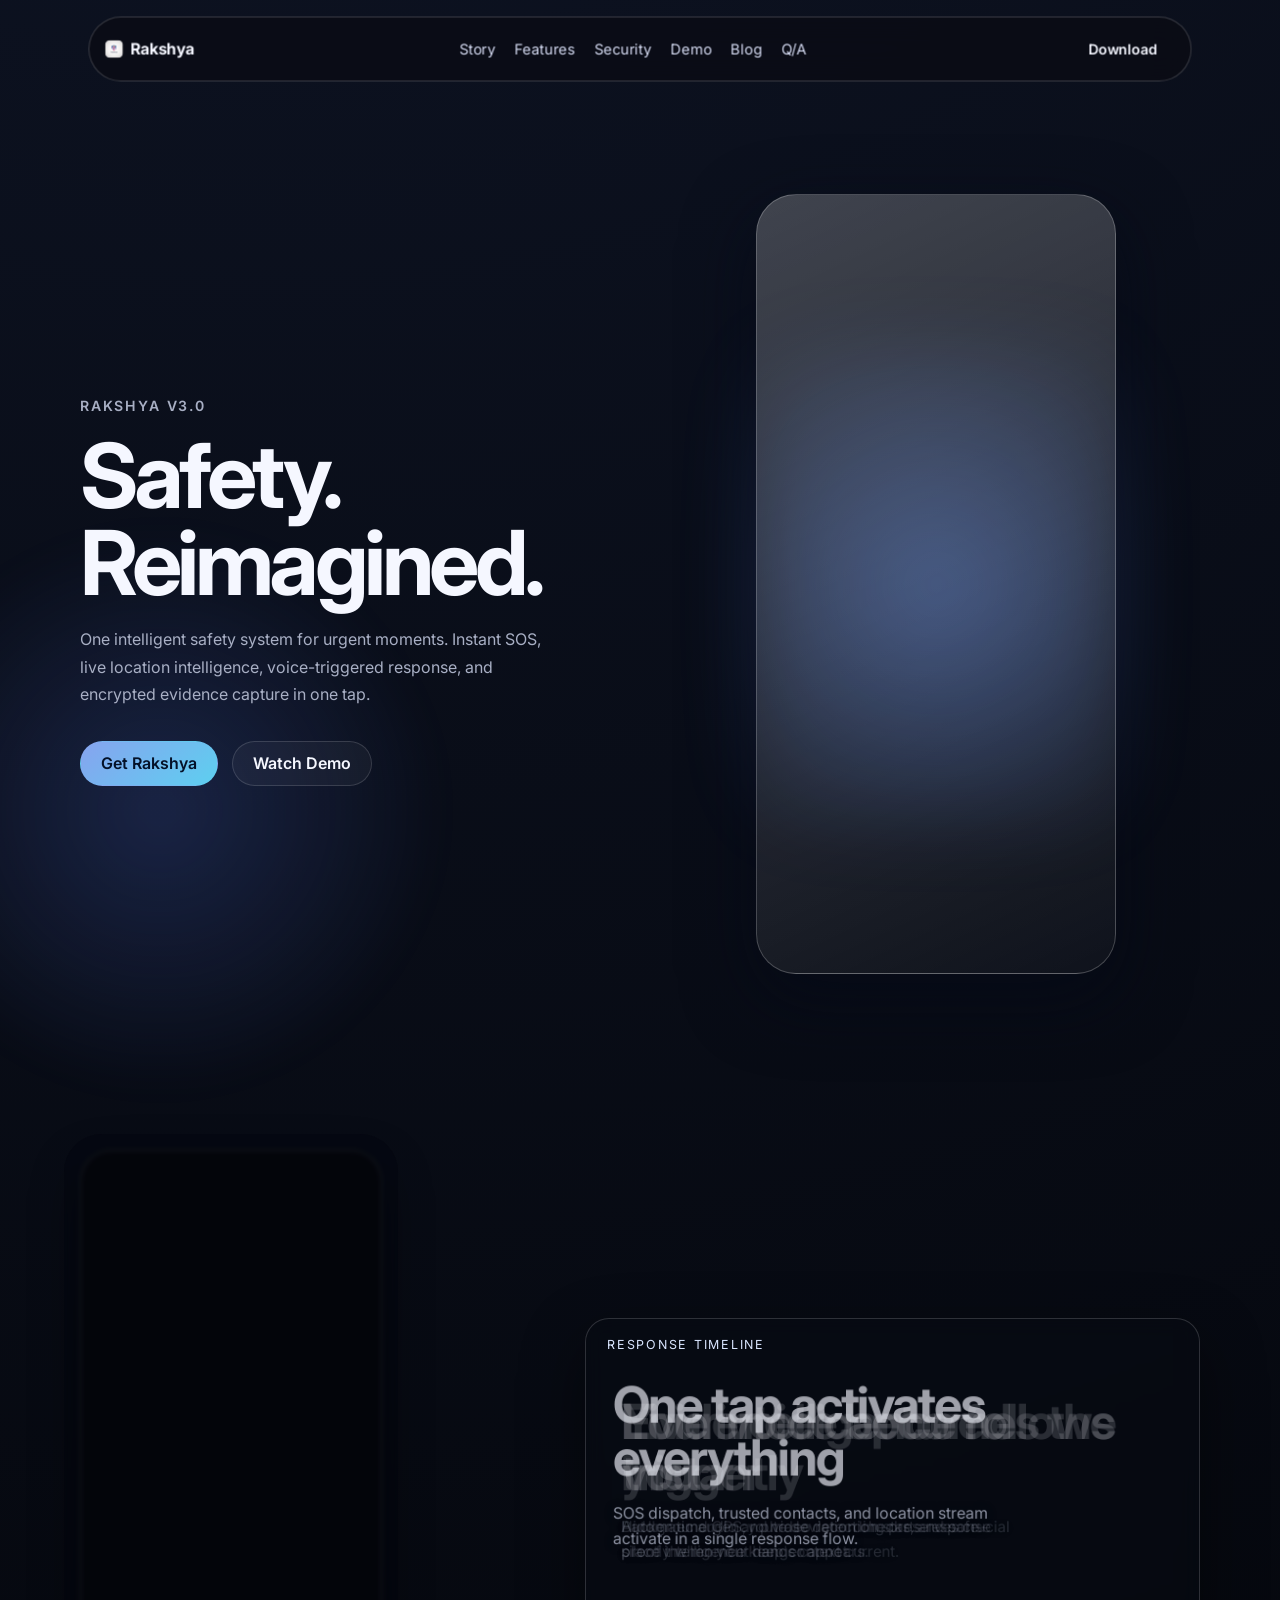
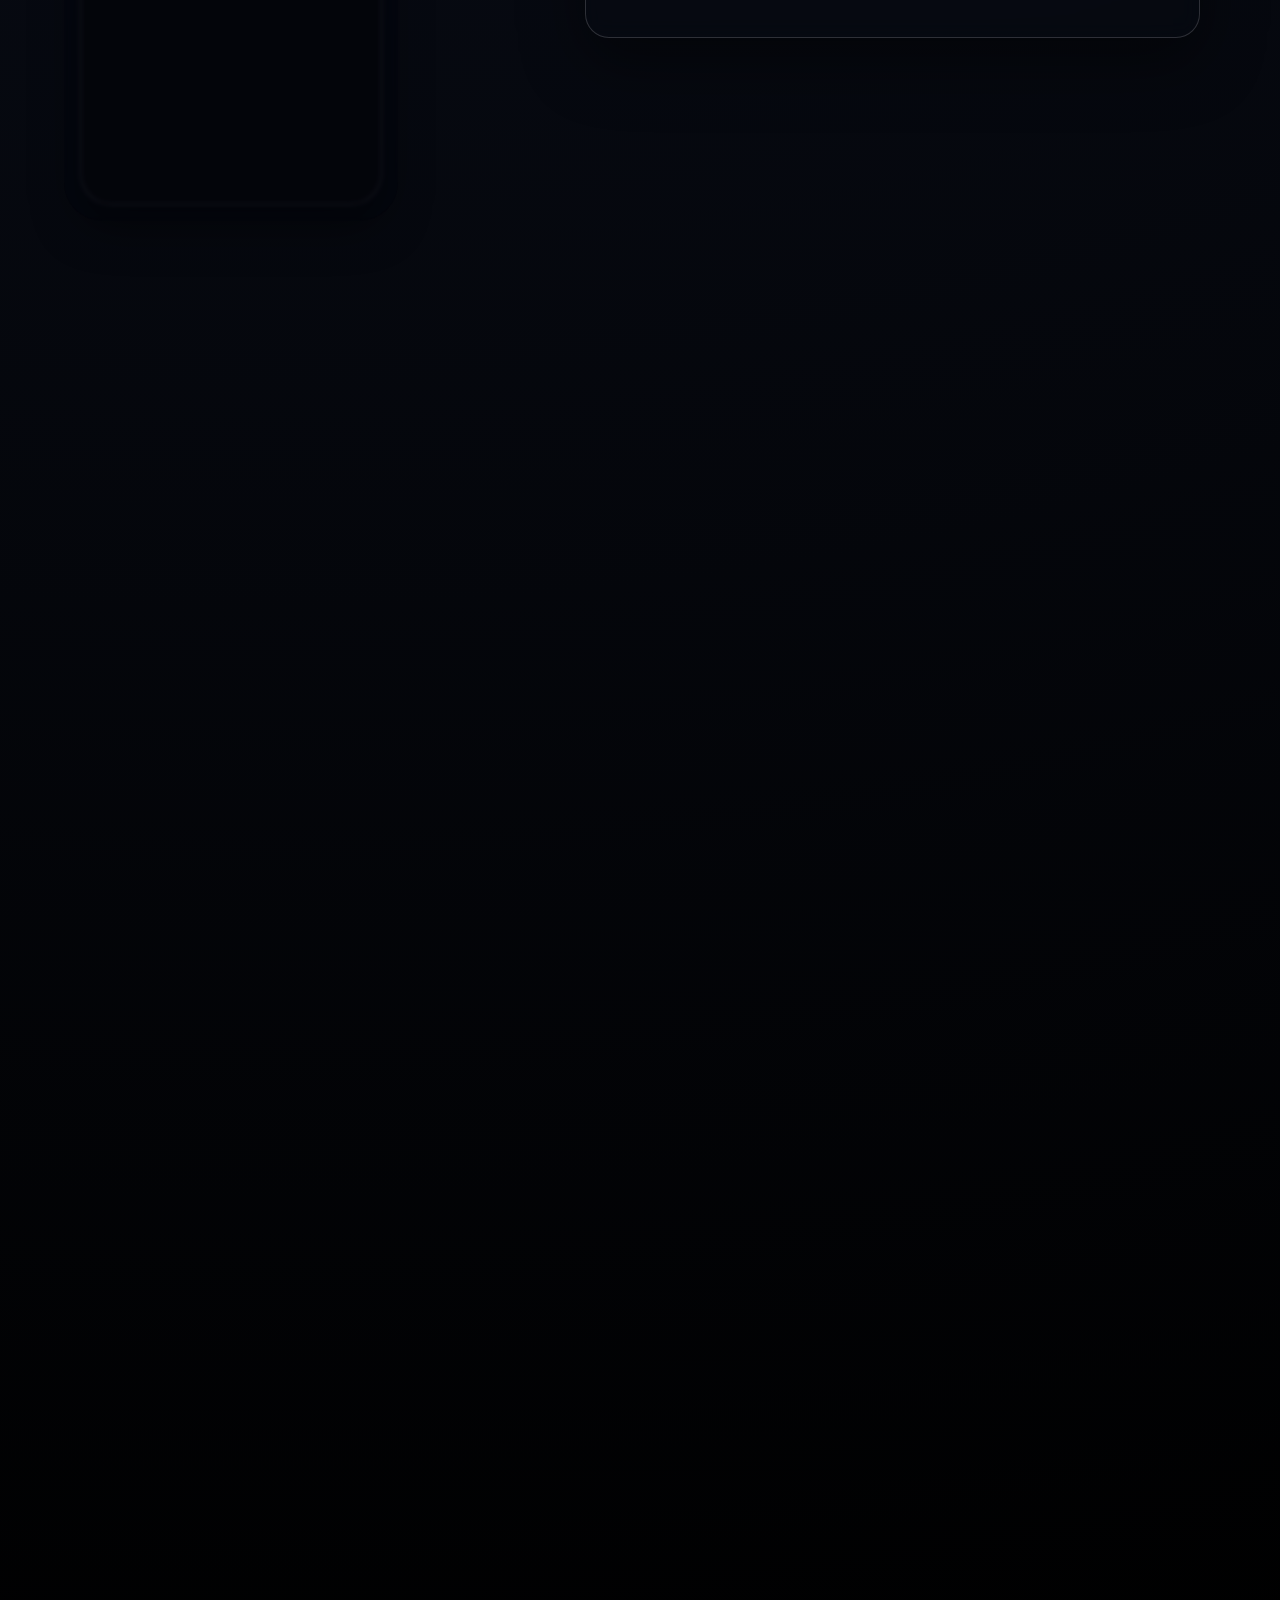
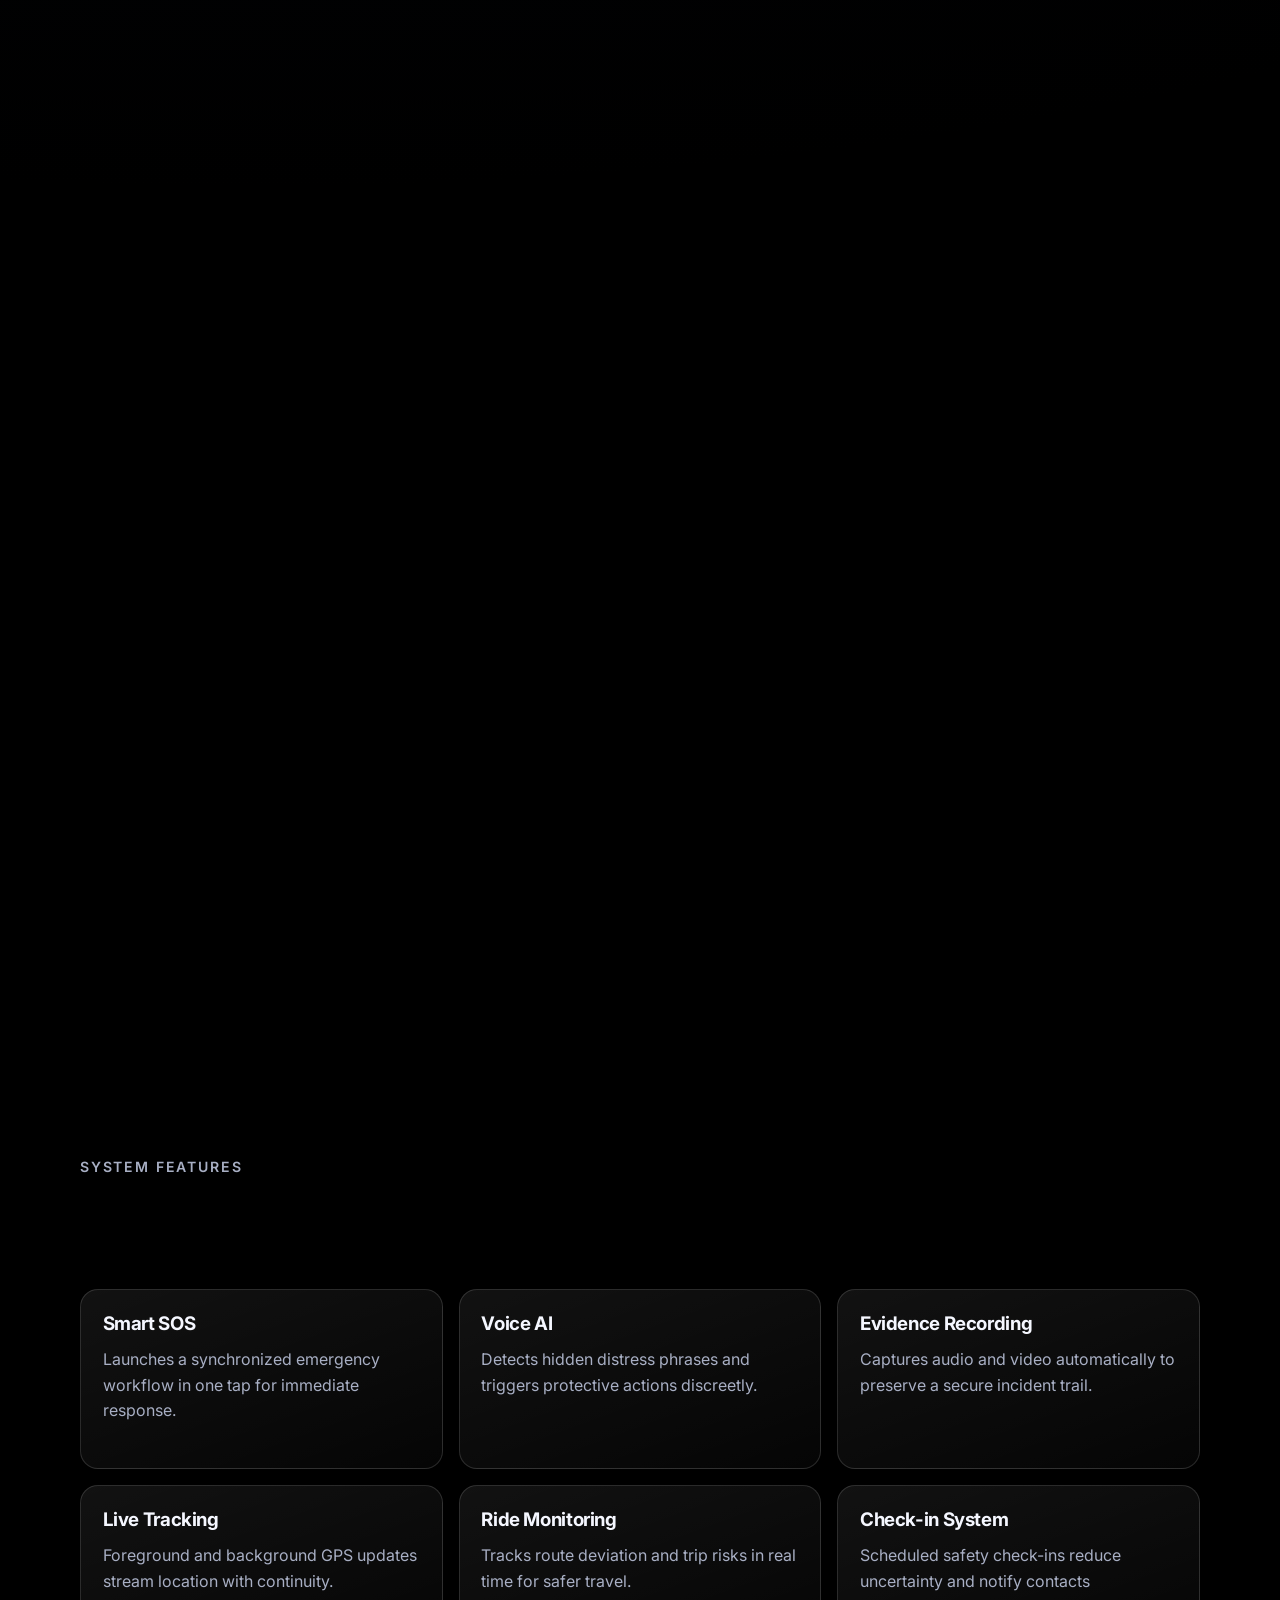
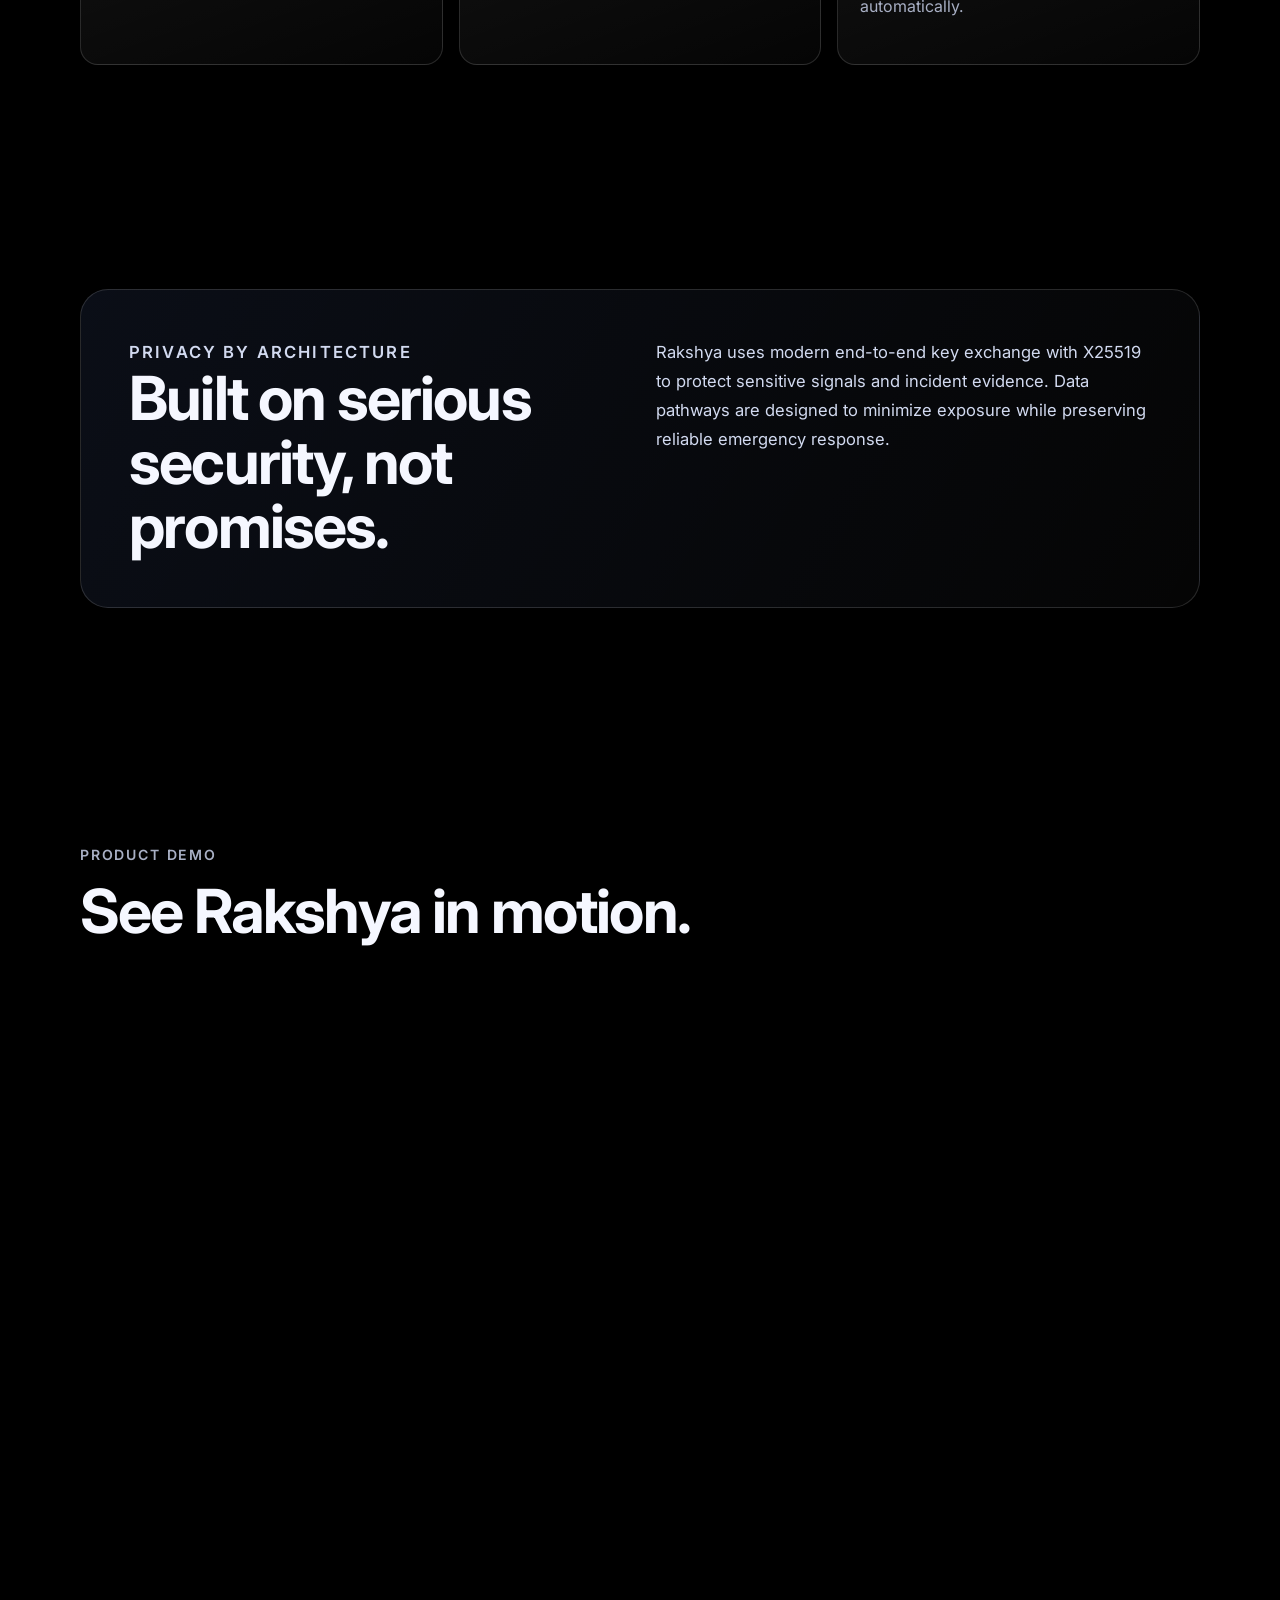
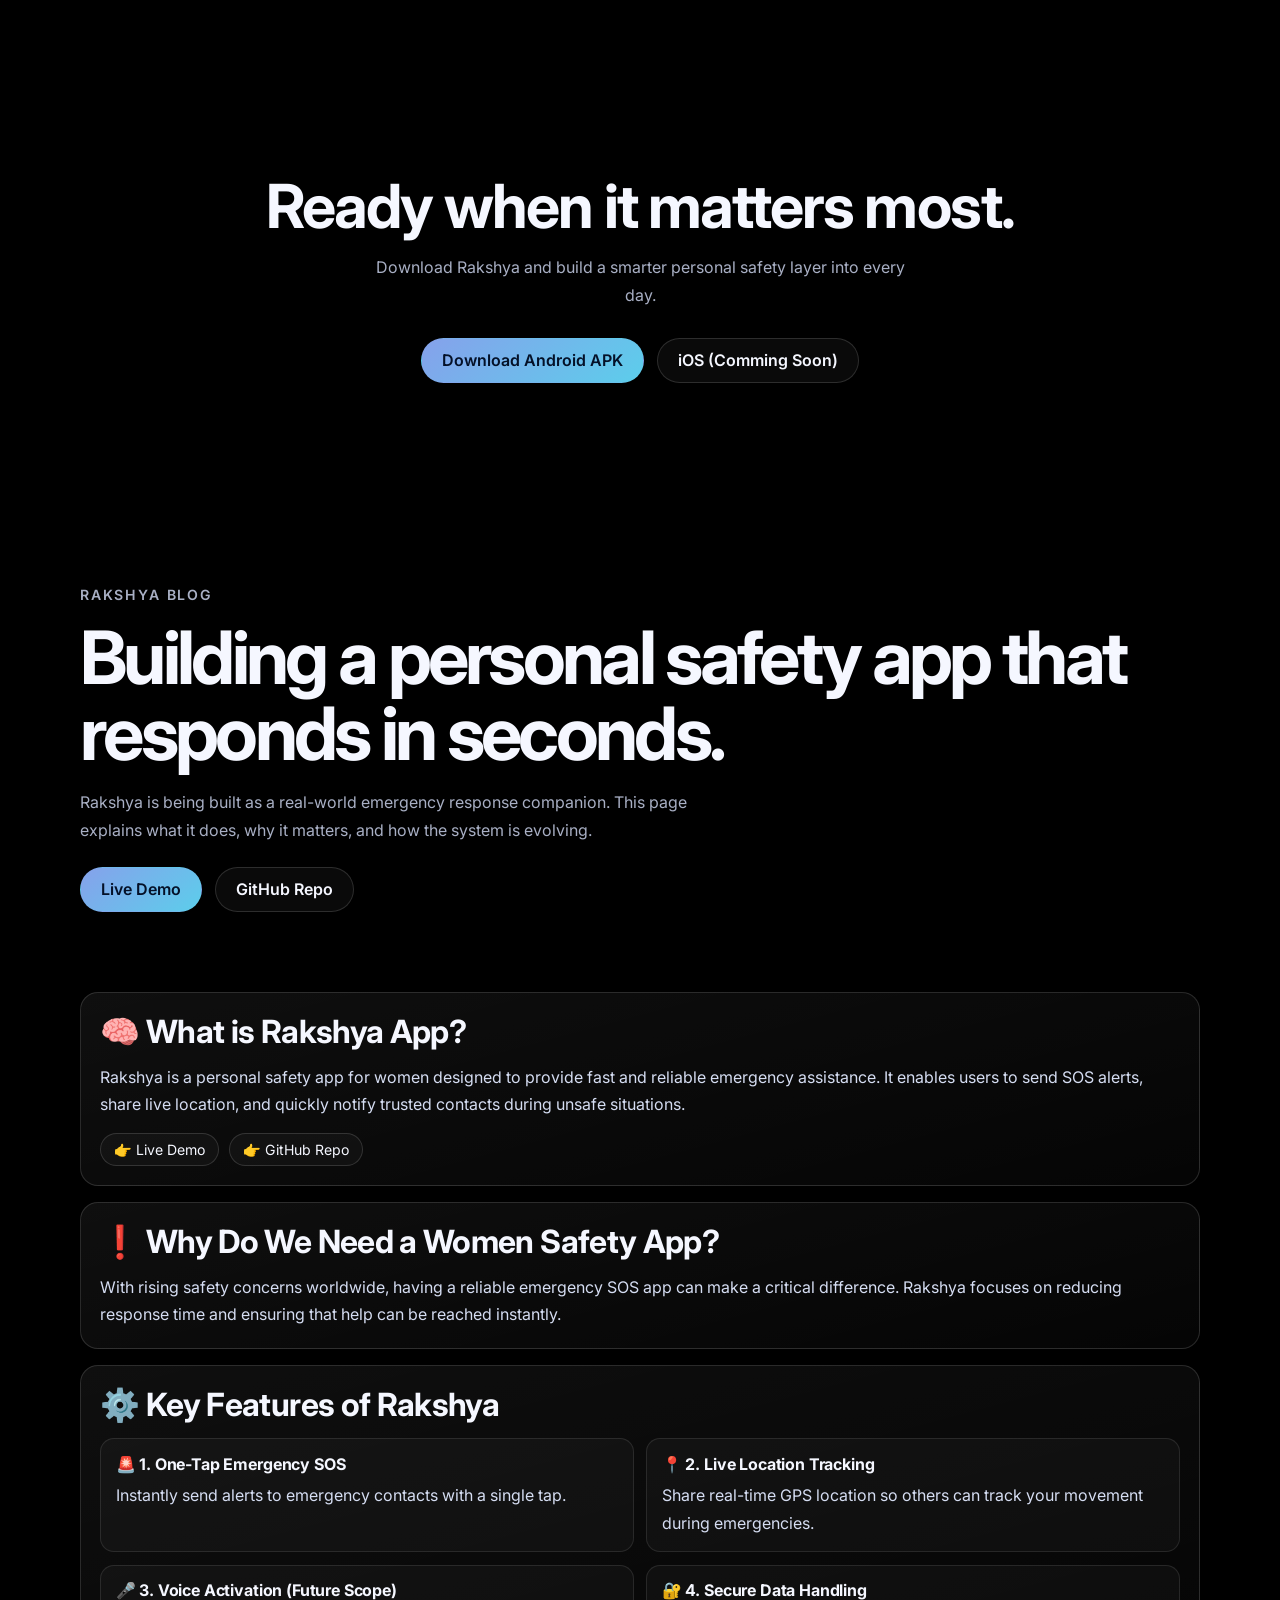
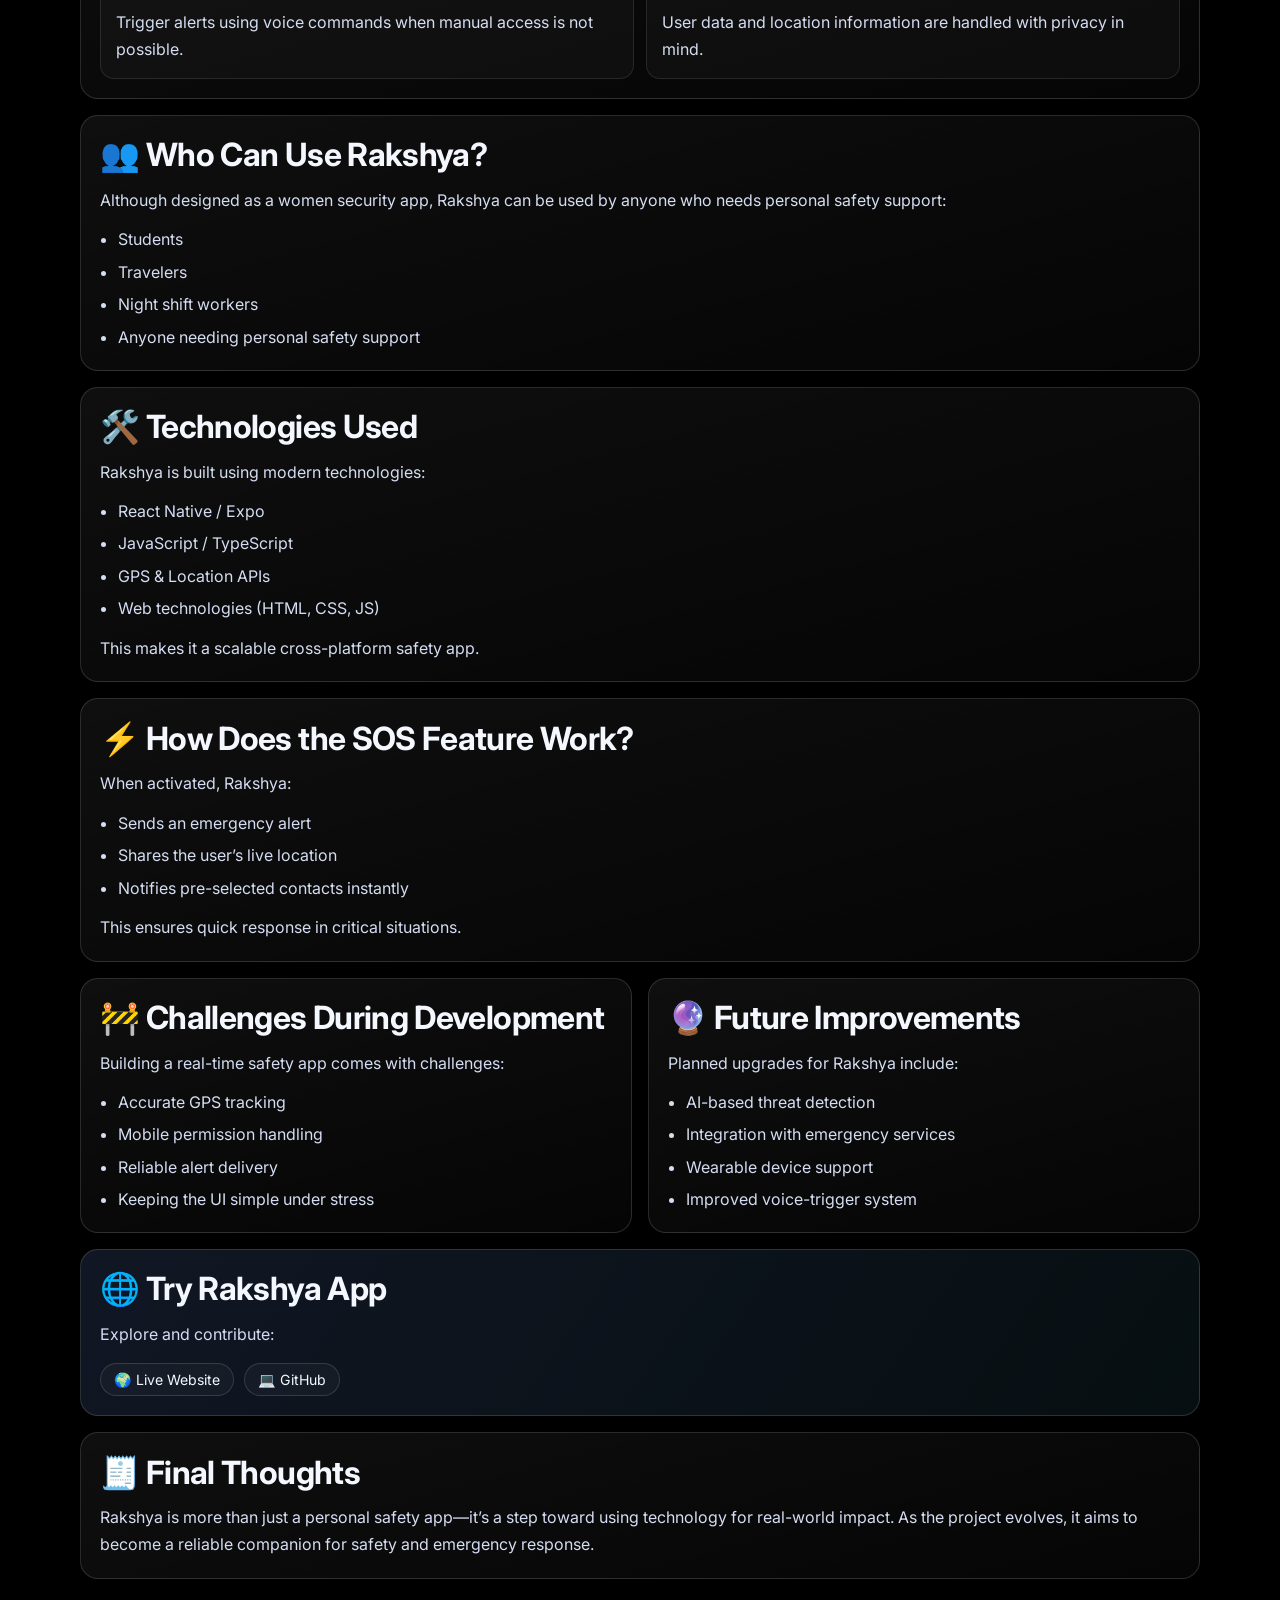
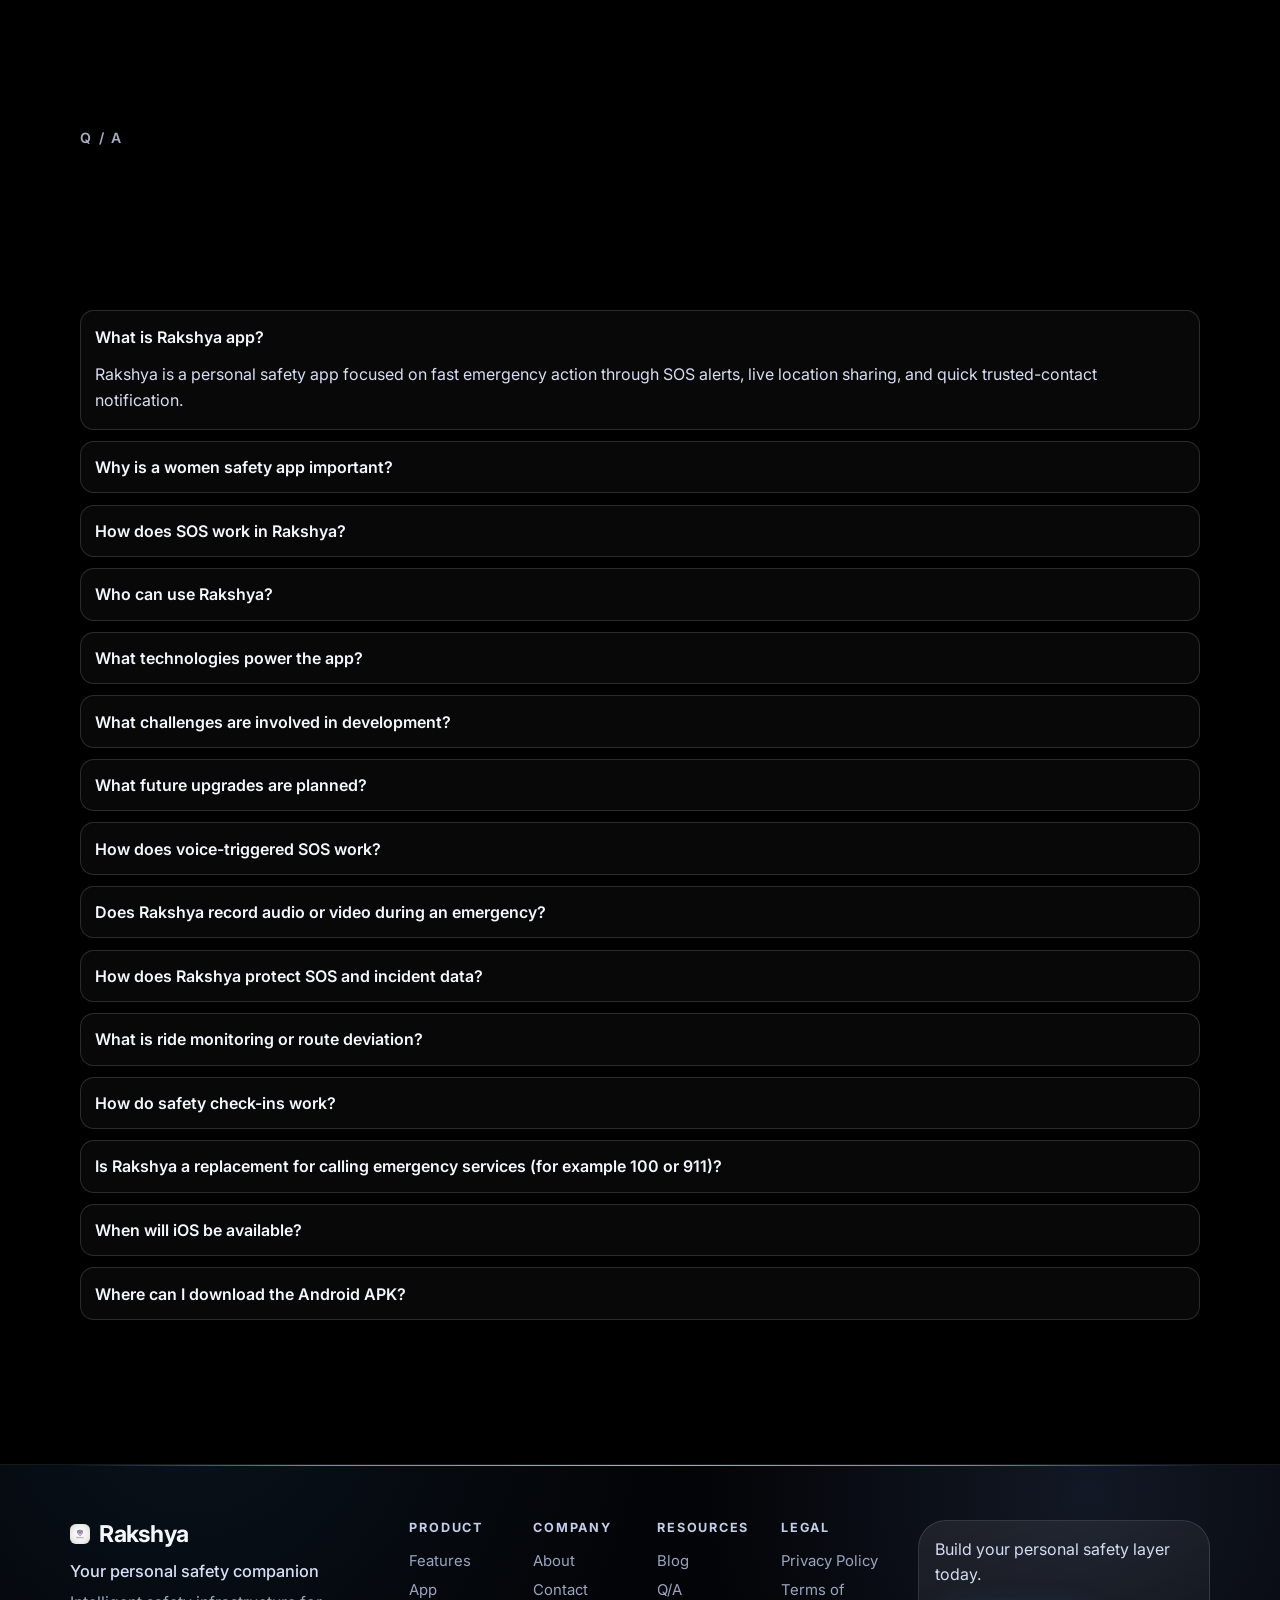
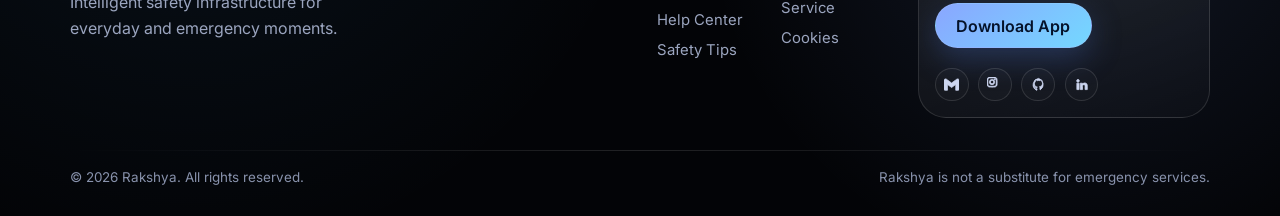
==== blog.html @ f476903a "fo" ====
<!DOCTYPE html>
<html lang="en">
<head>
  <meta charset="UTF-8" />
  <meta name="viewport" content="width=device-width, initial-scale=1.0" />
  <meta http-equiv="refresh" content="0; url=/#blog" />
  <title>Rakshya Blog — Redirect</title>
  <link rel="canonical" href="https://rakshyaapp.github.io/#blog" />
  <script>
    location.replace("/#blog");
  </script>
</head>
<body>
  <p><a href="/#blog">Continue to the blog on the homepage…</a></p>
</body>
</html>
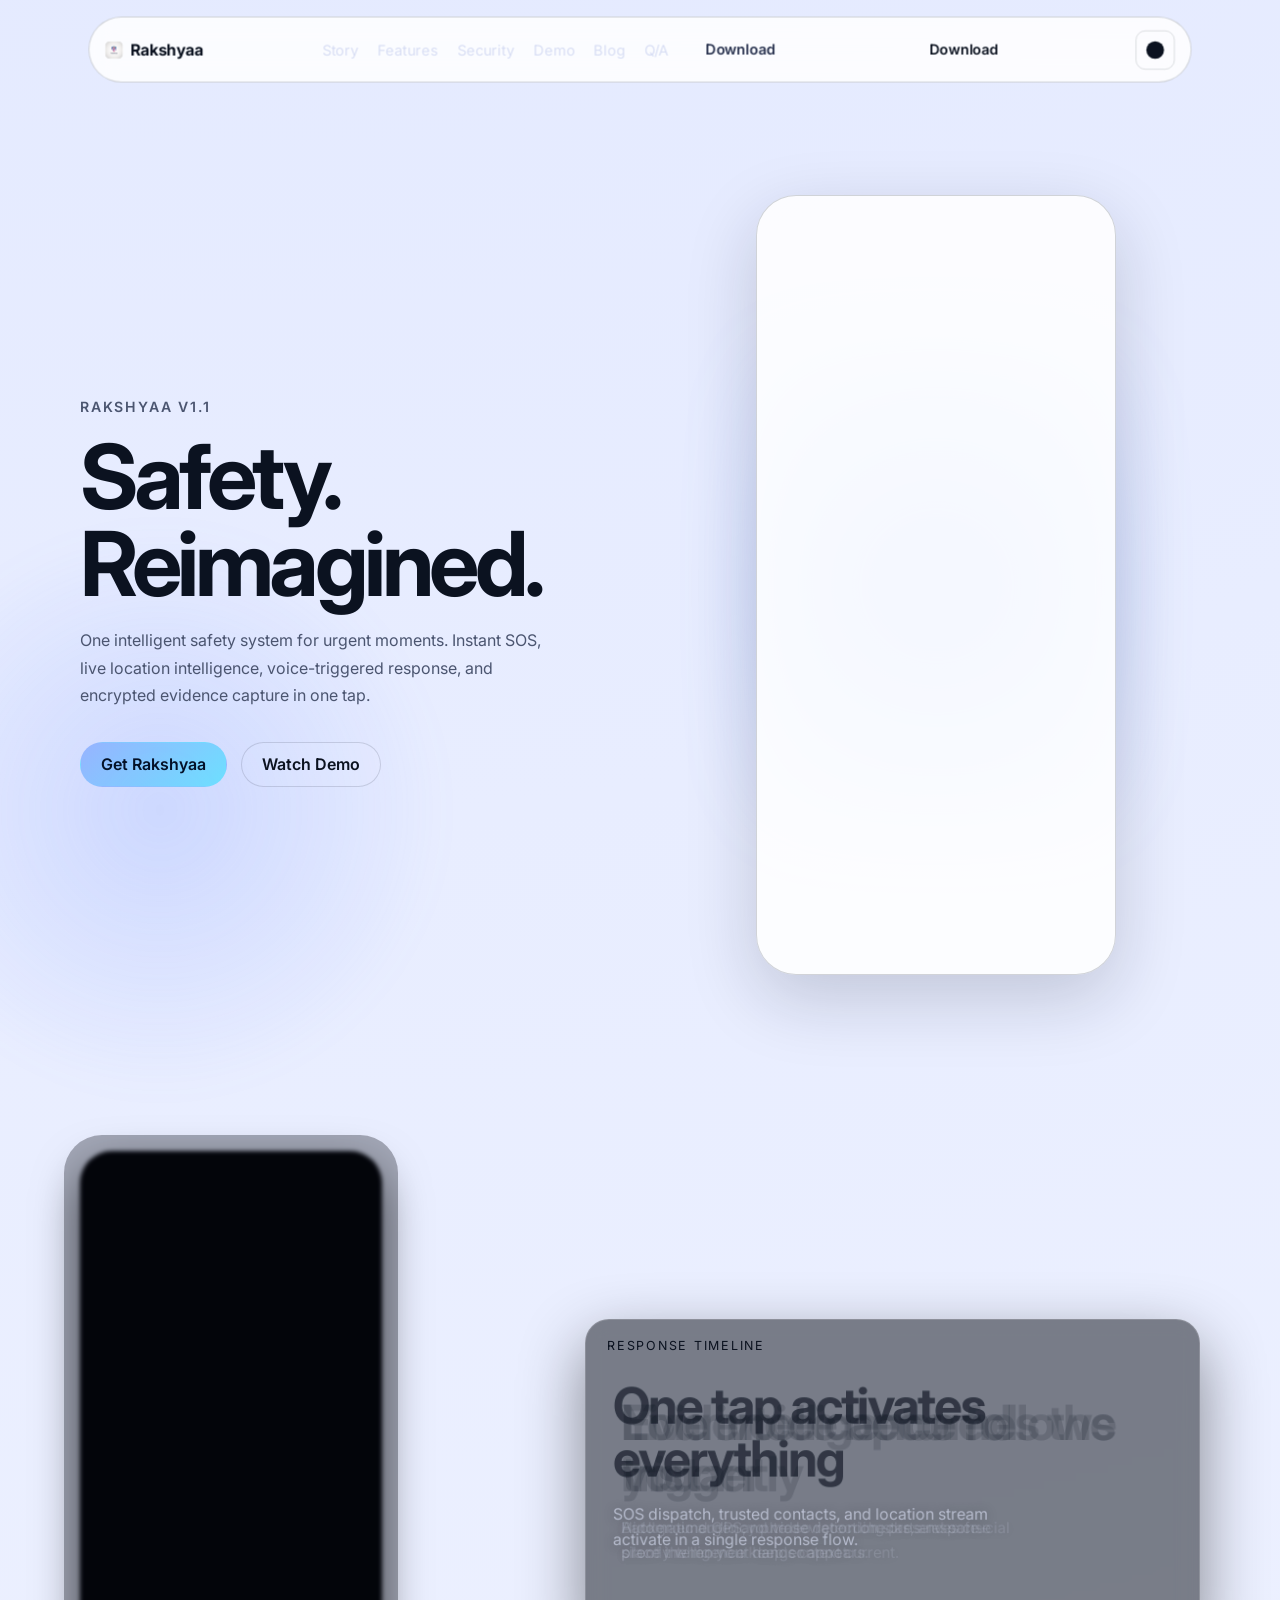
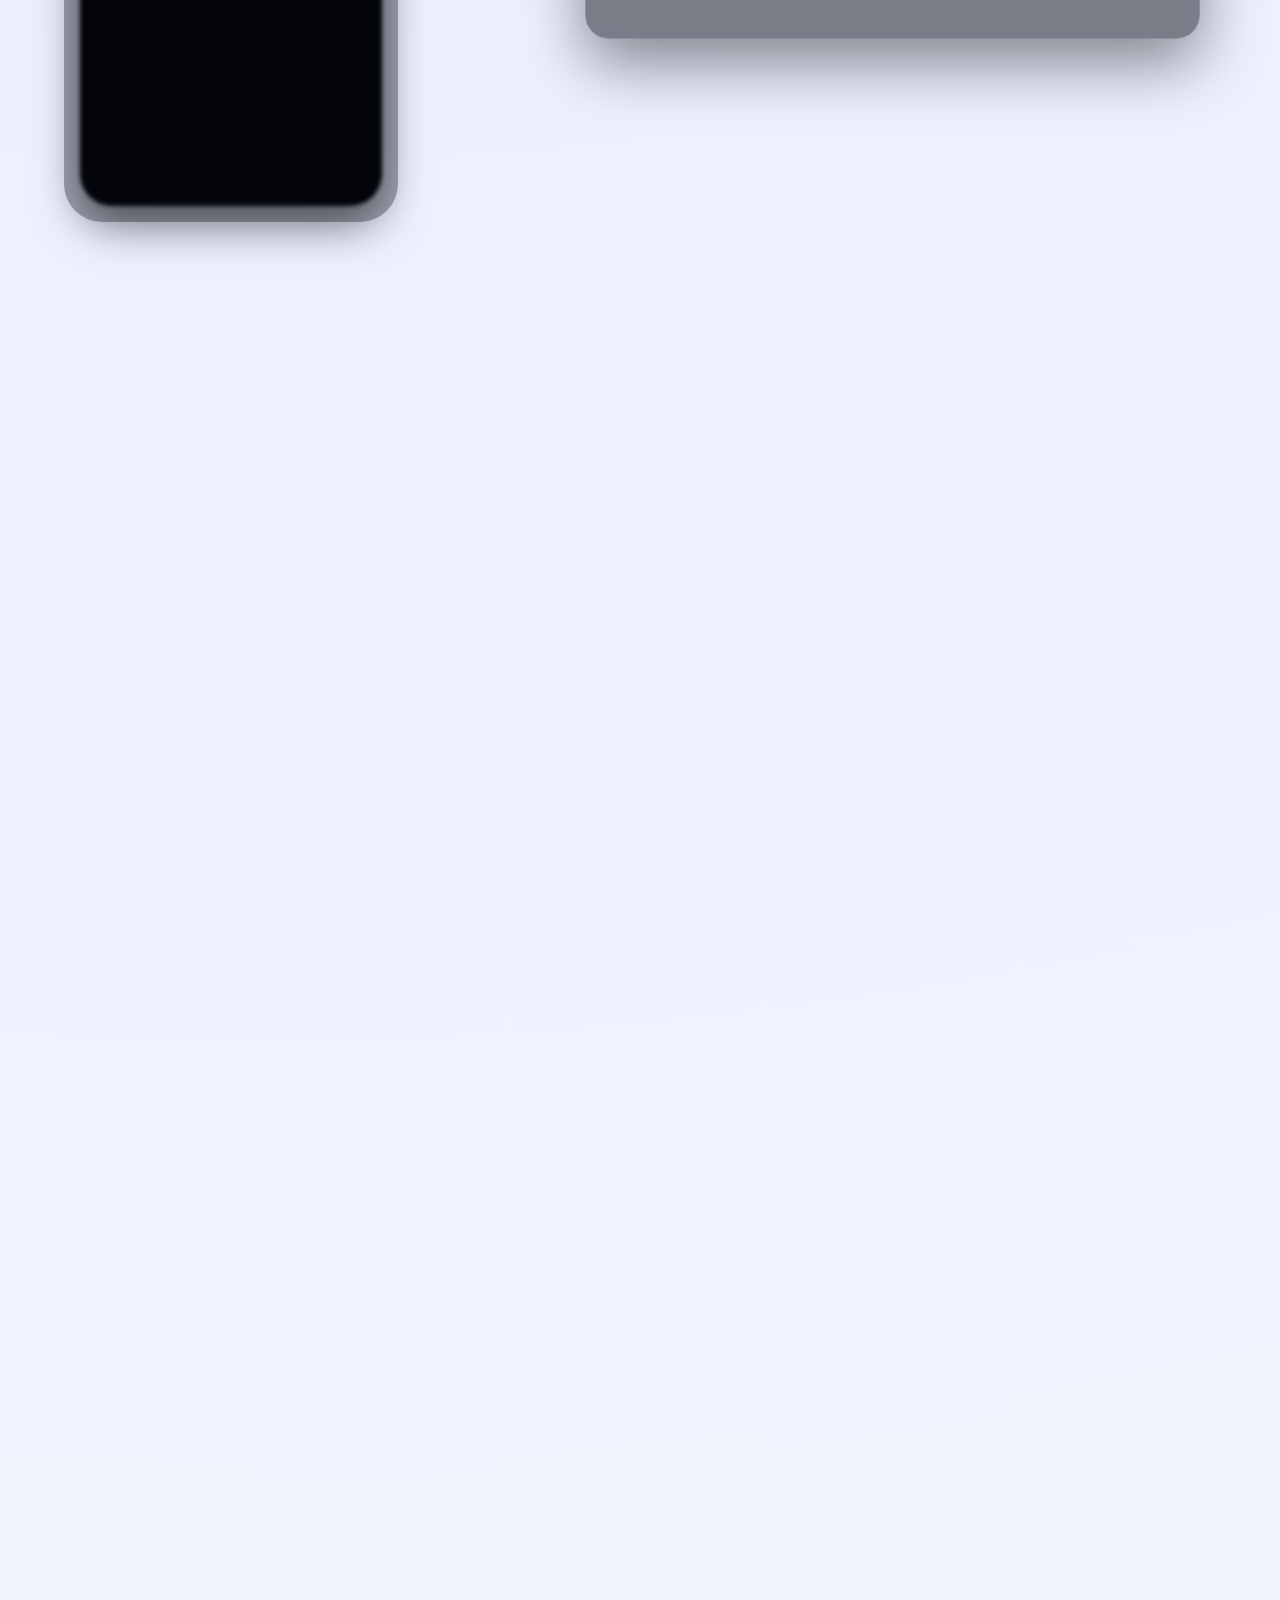
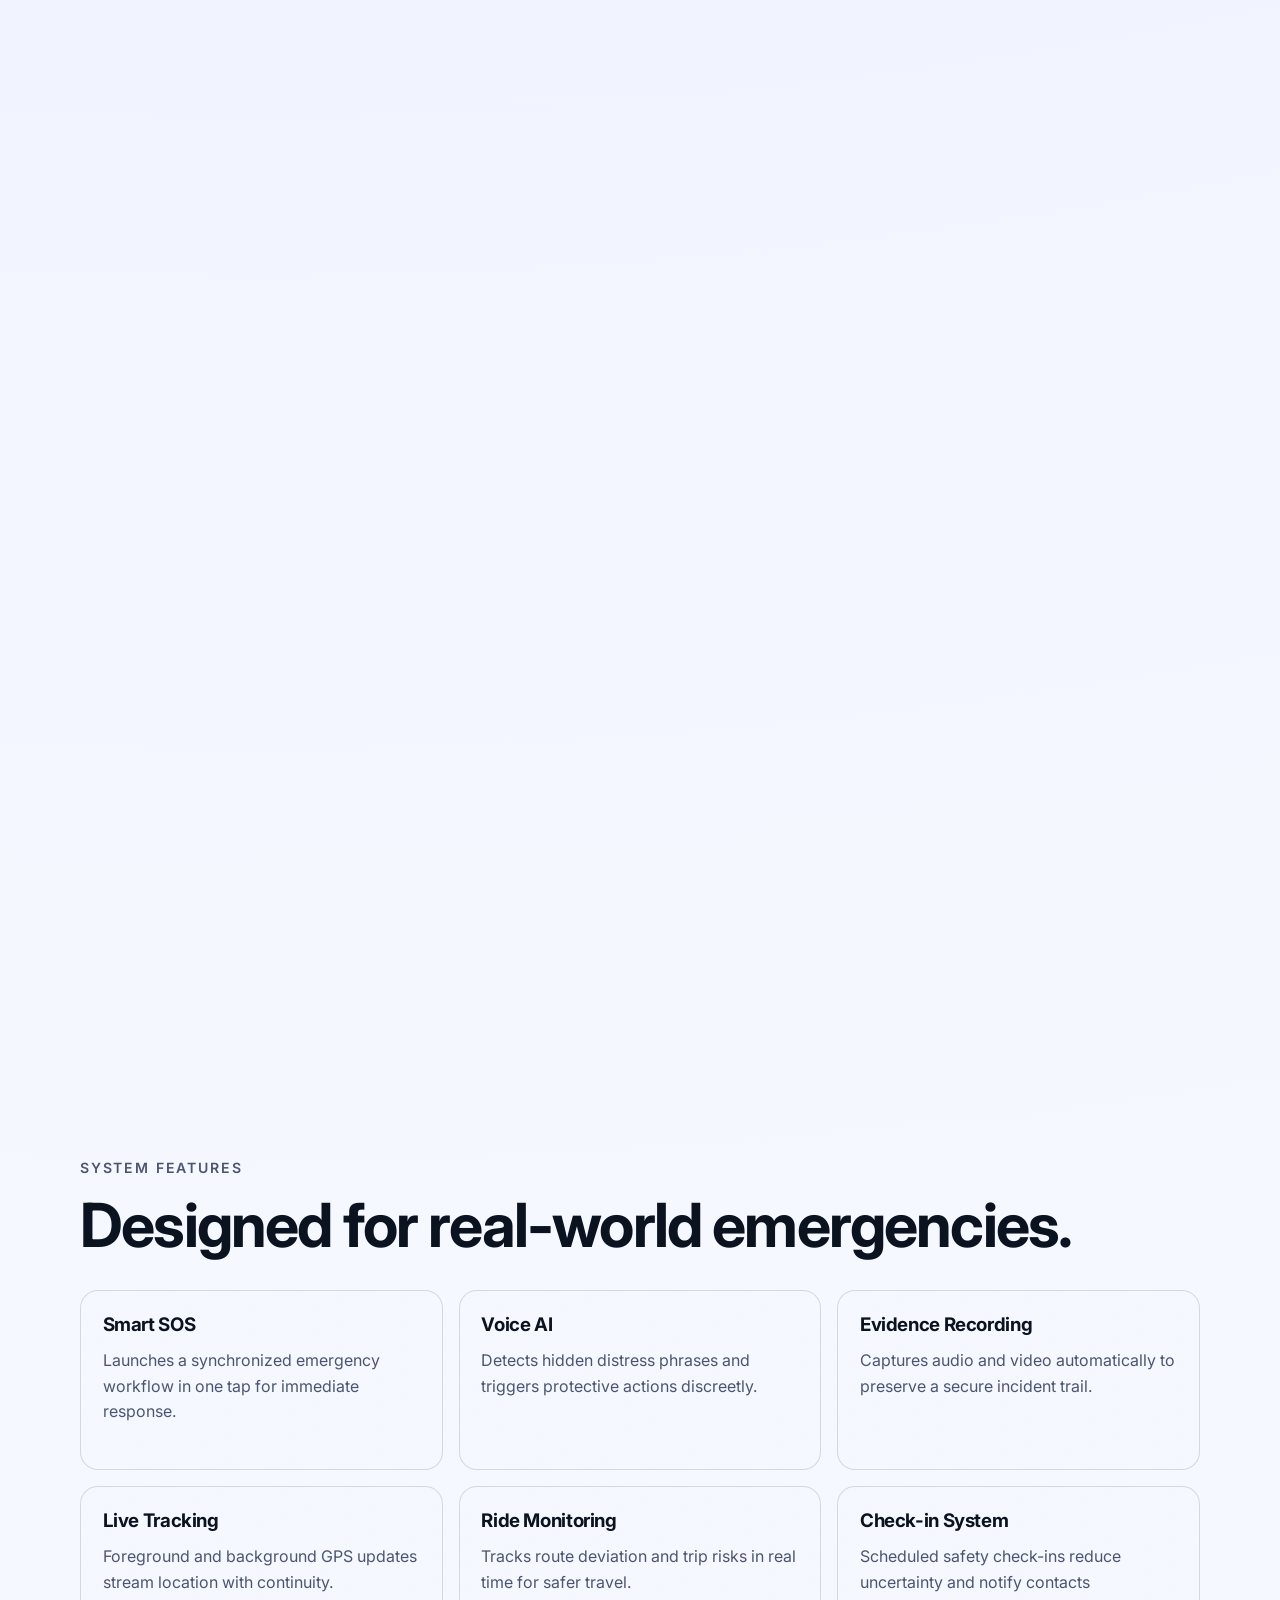
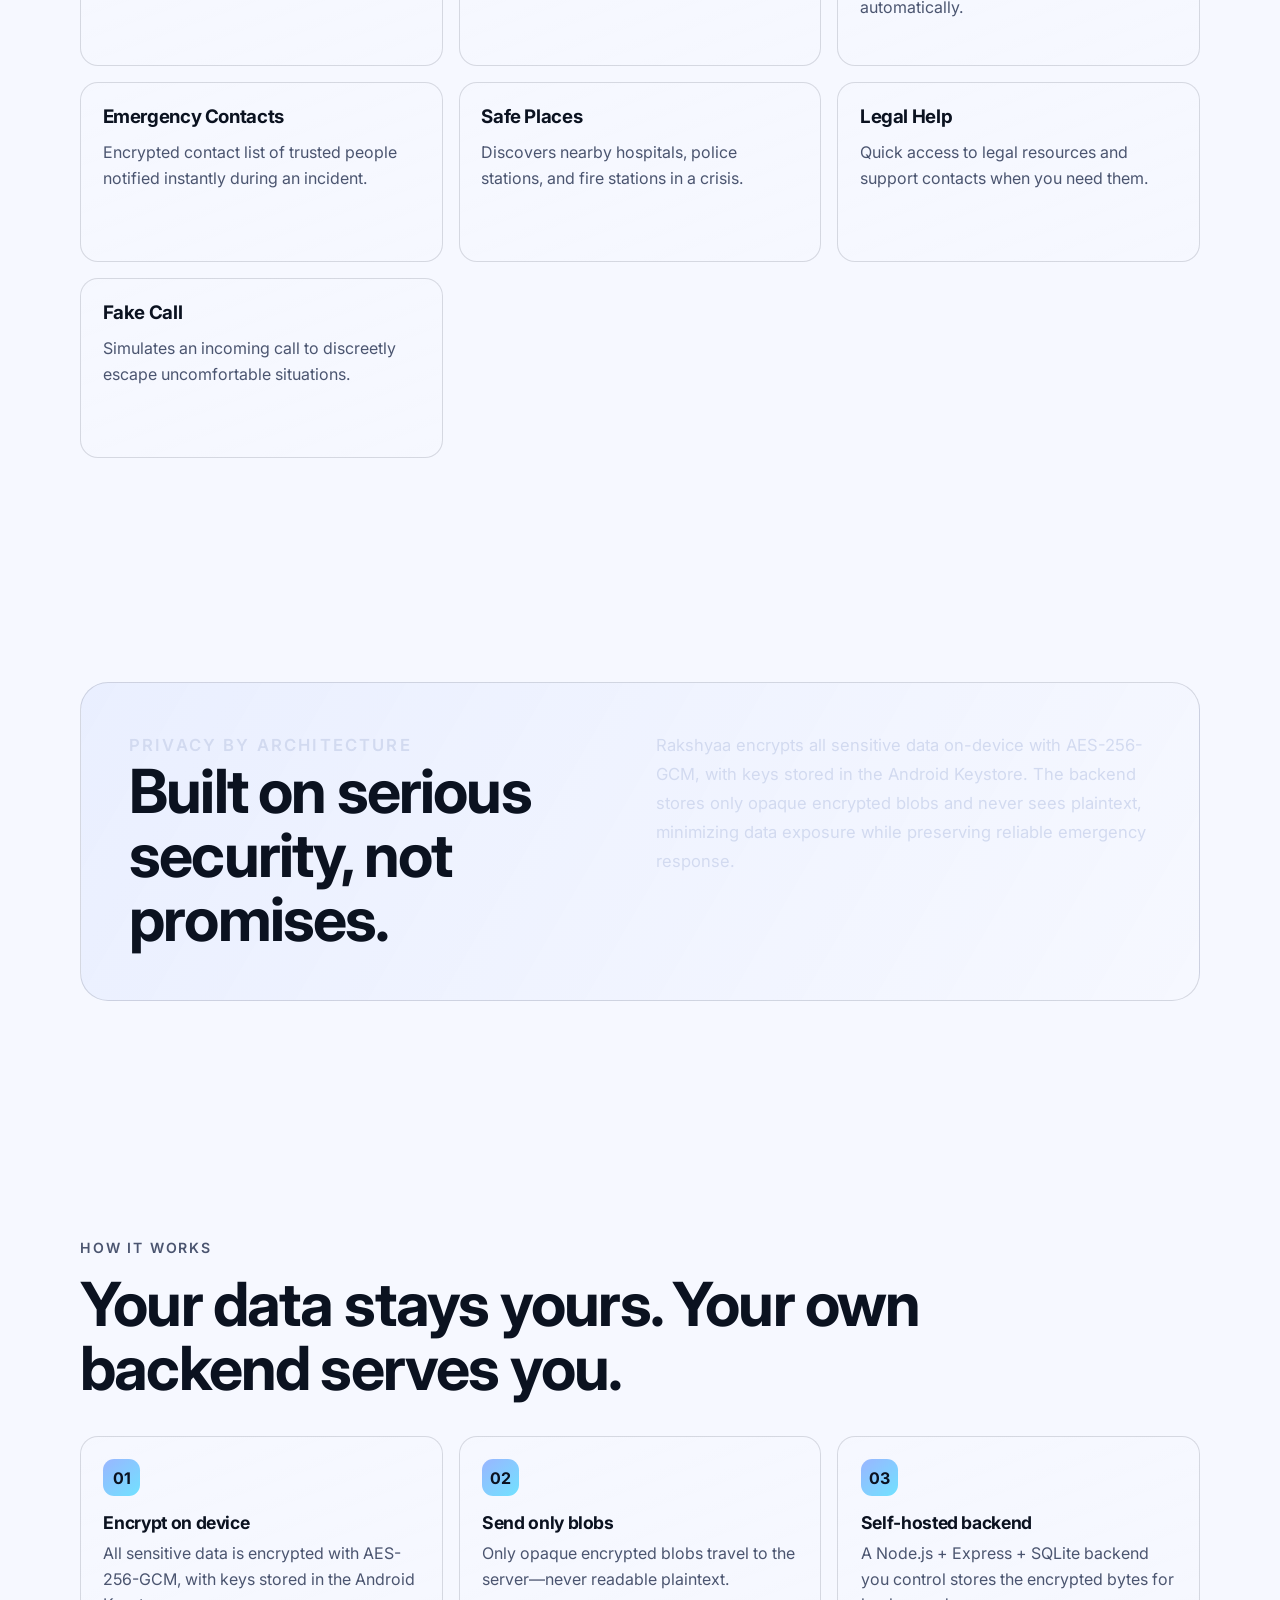
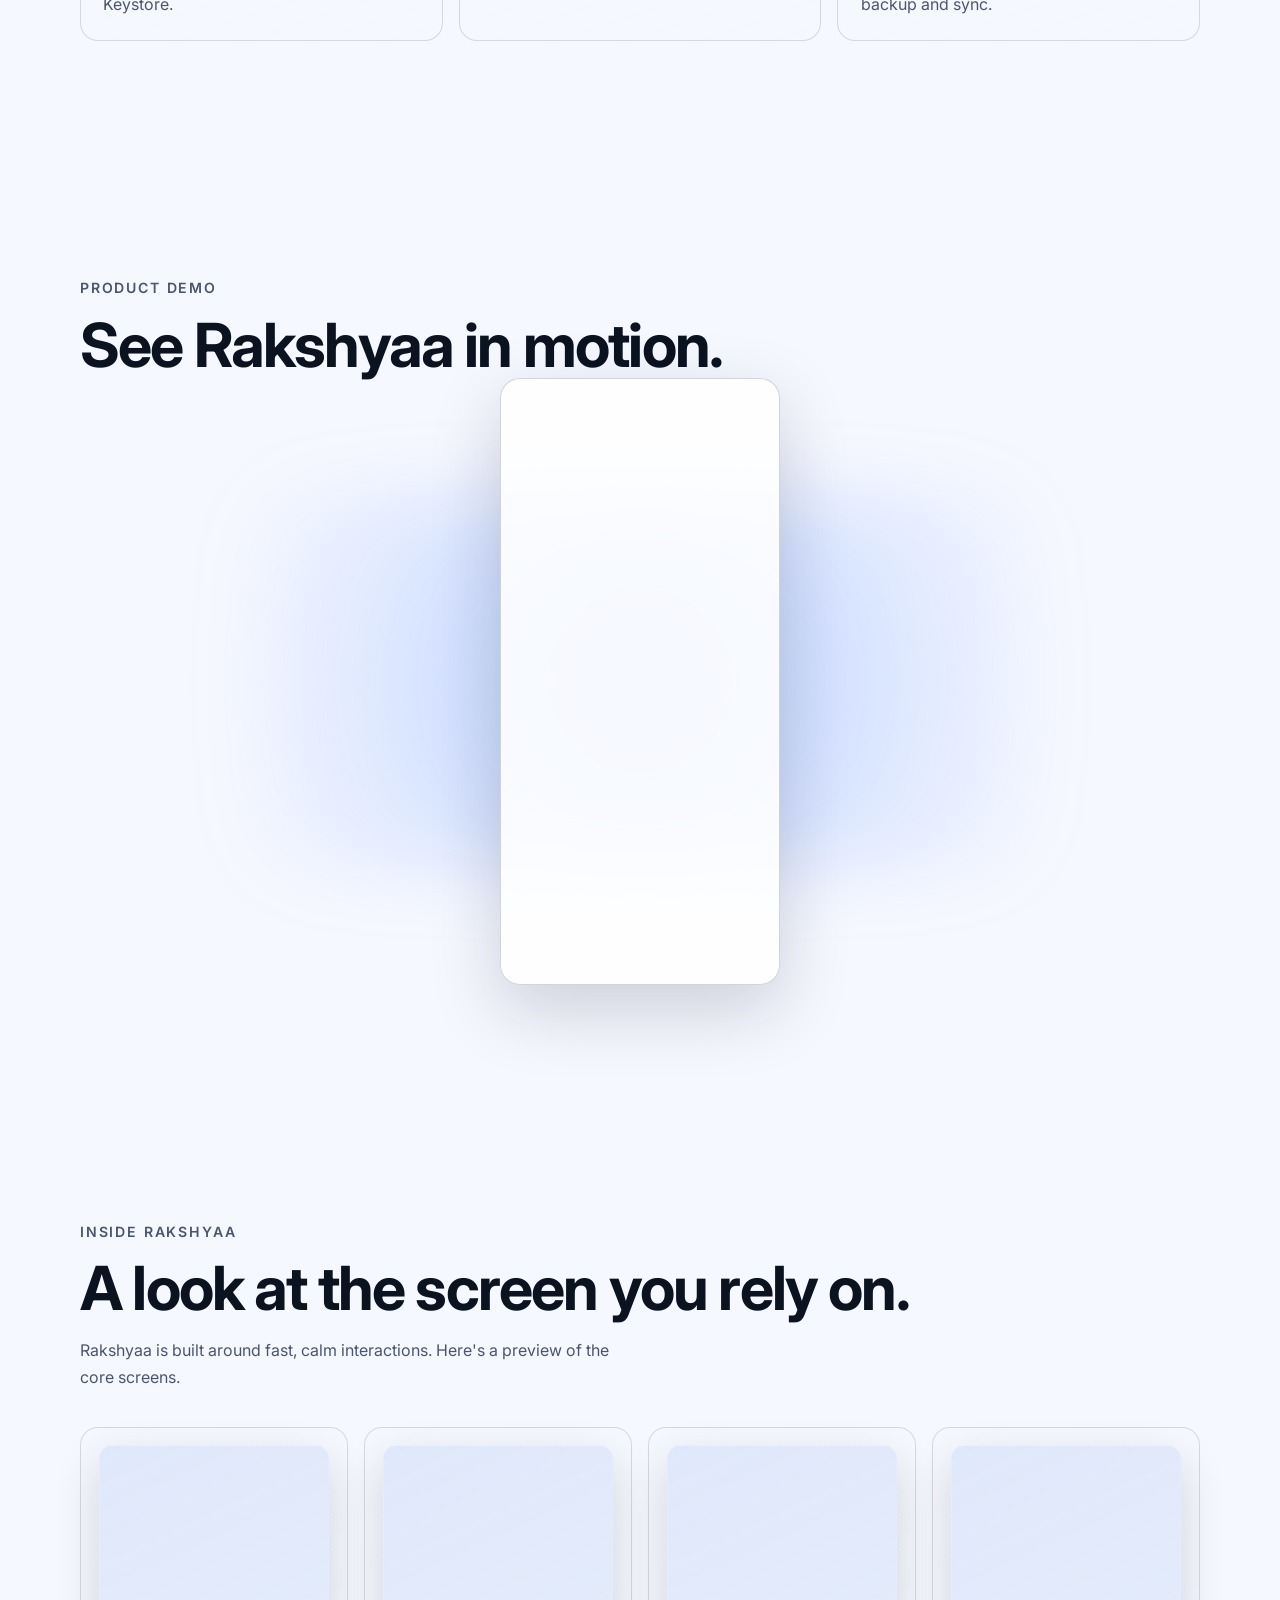
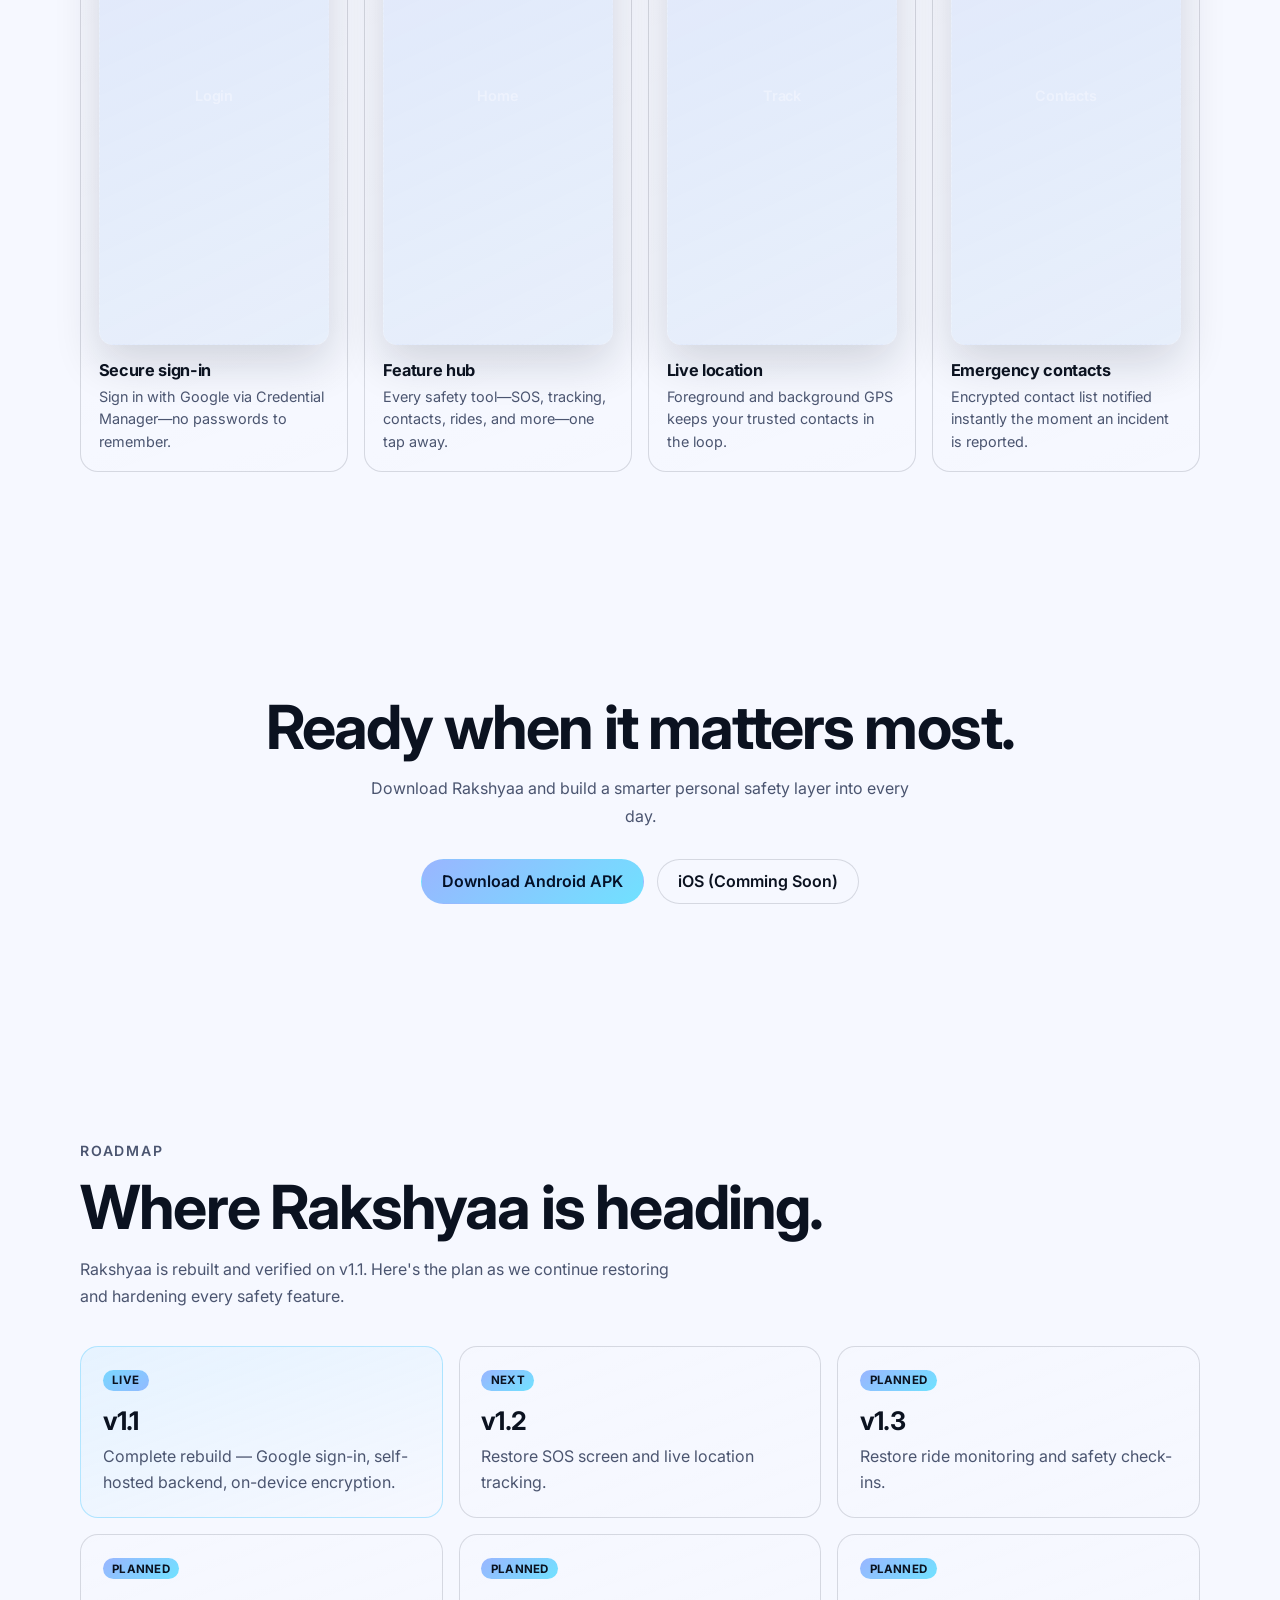
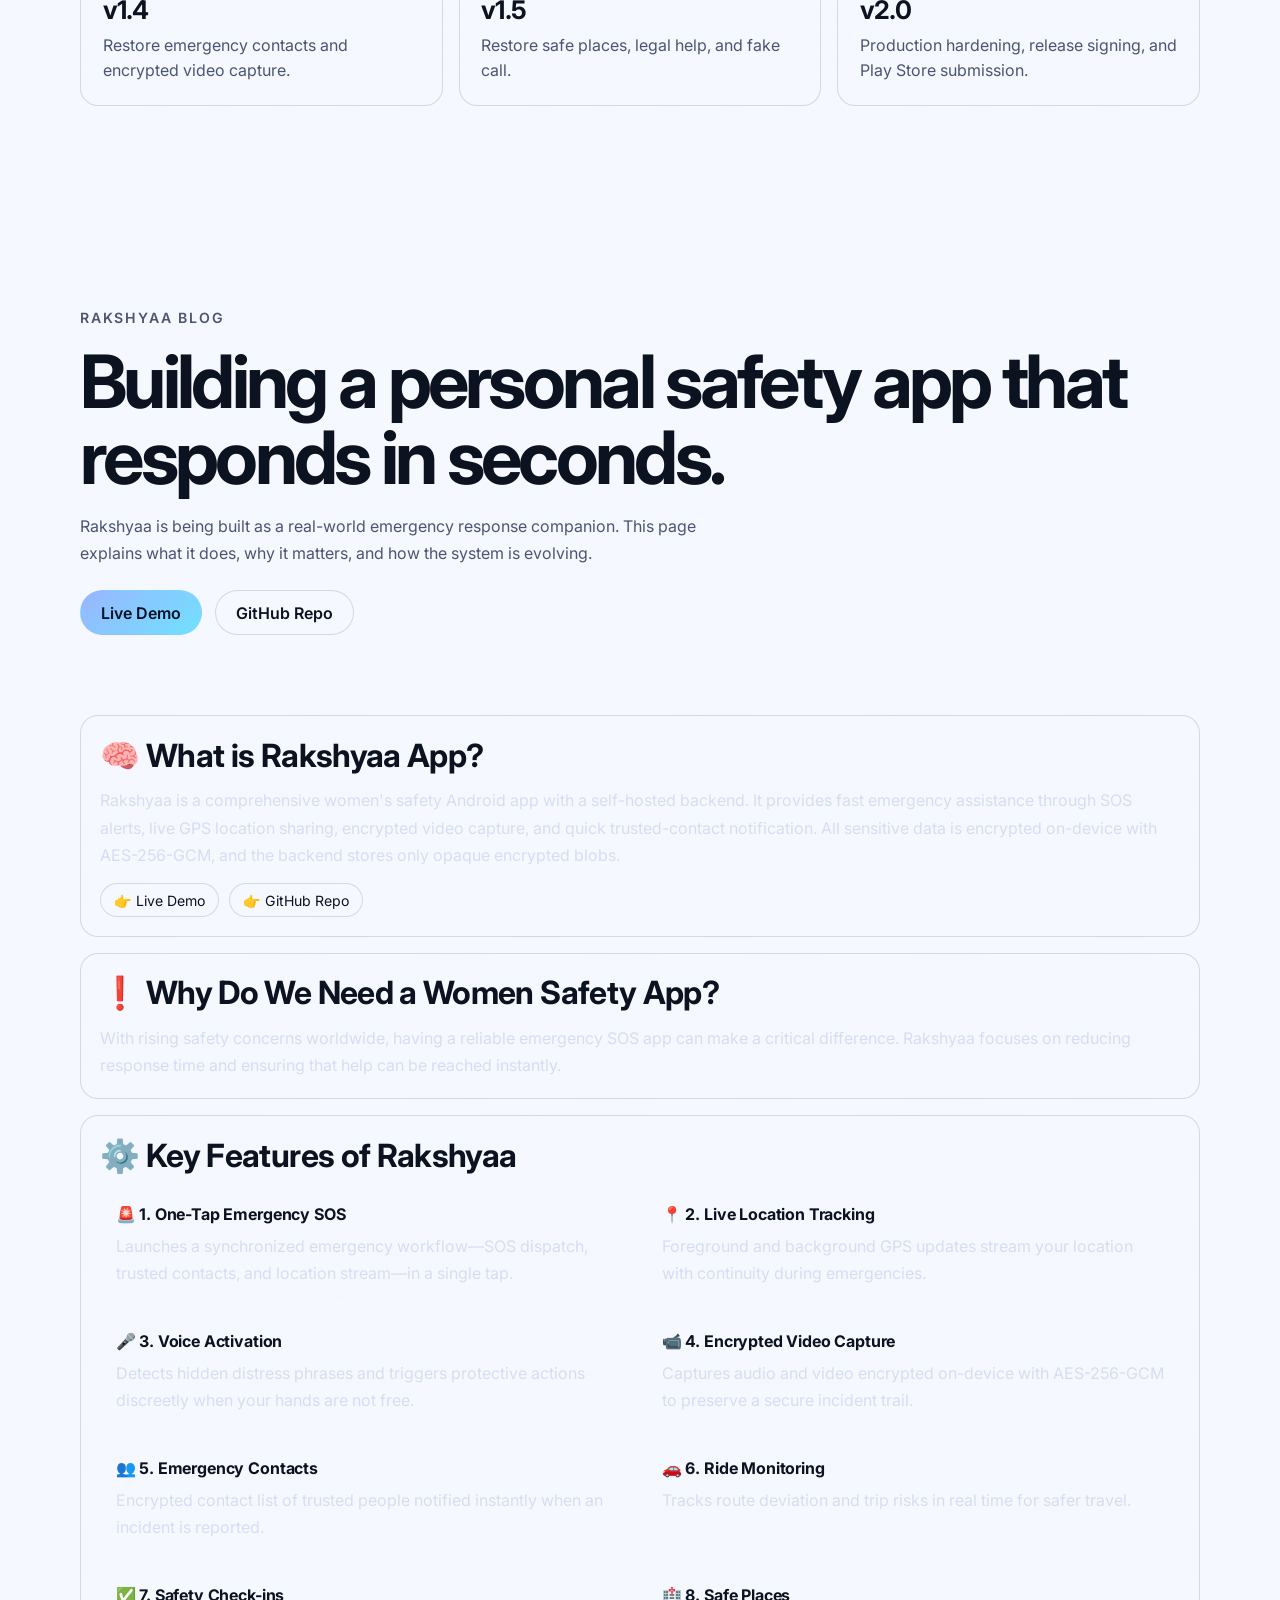
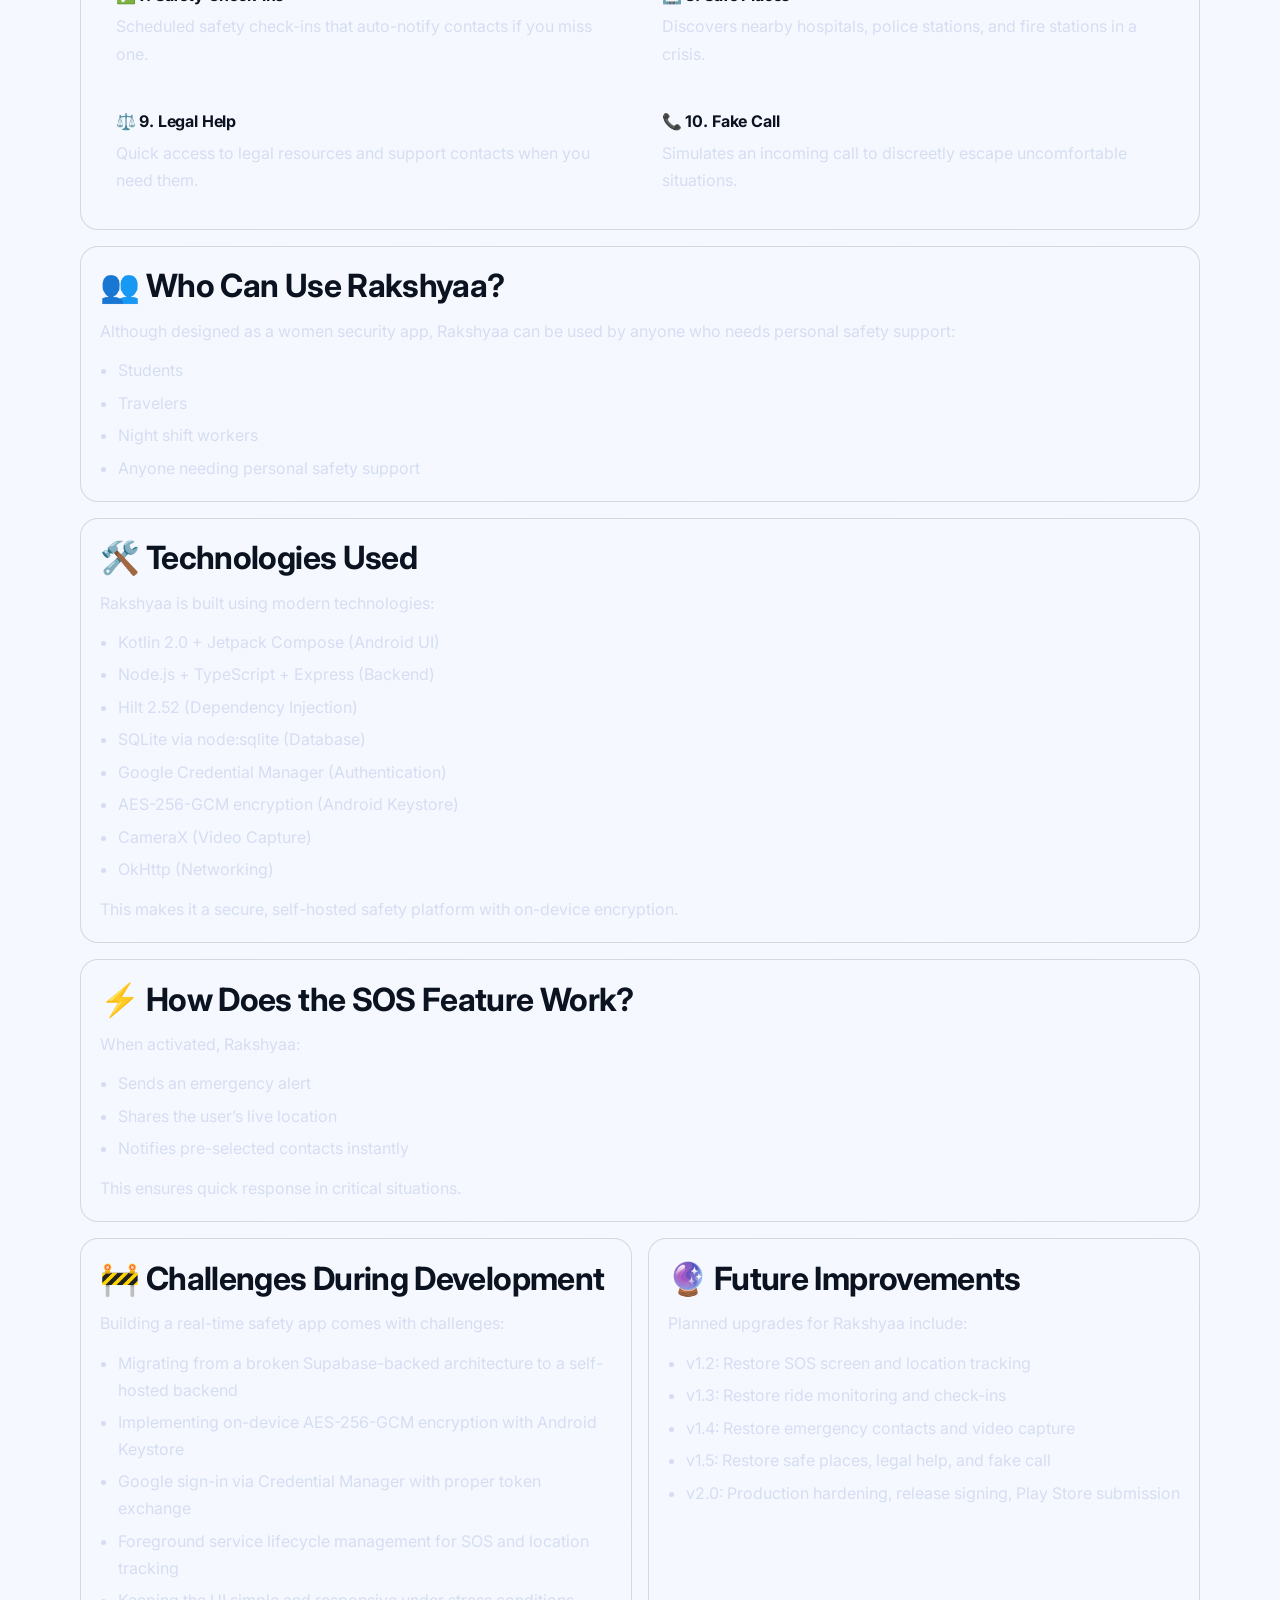
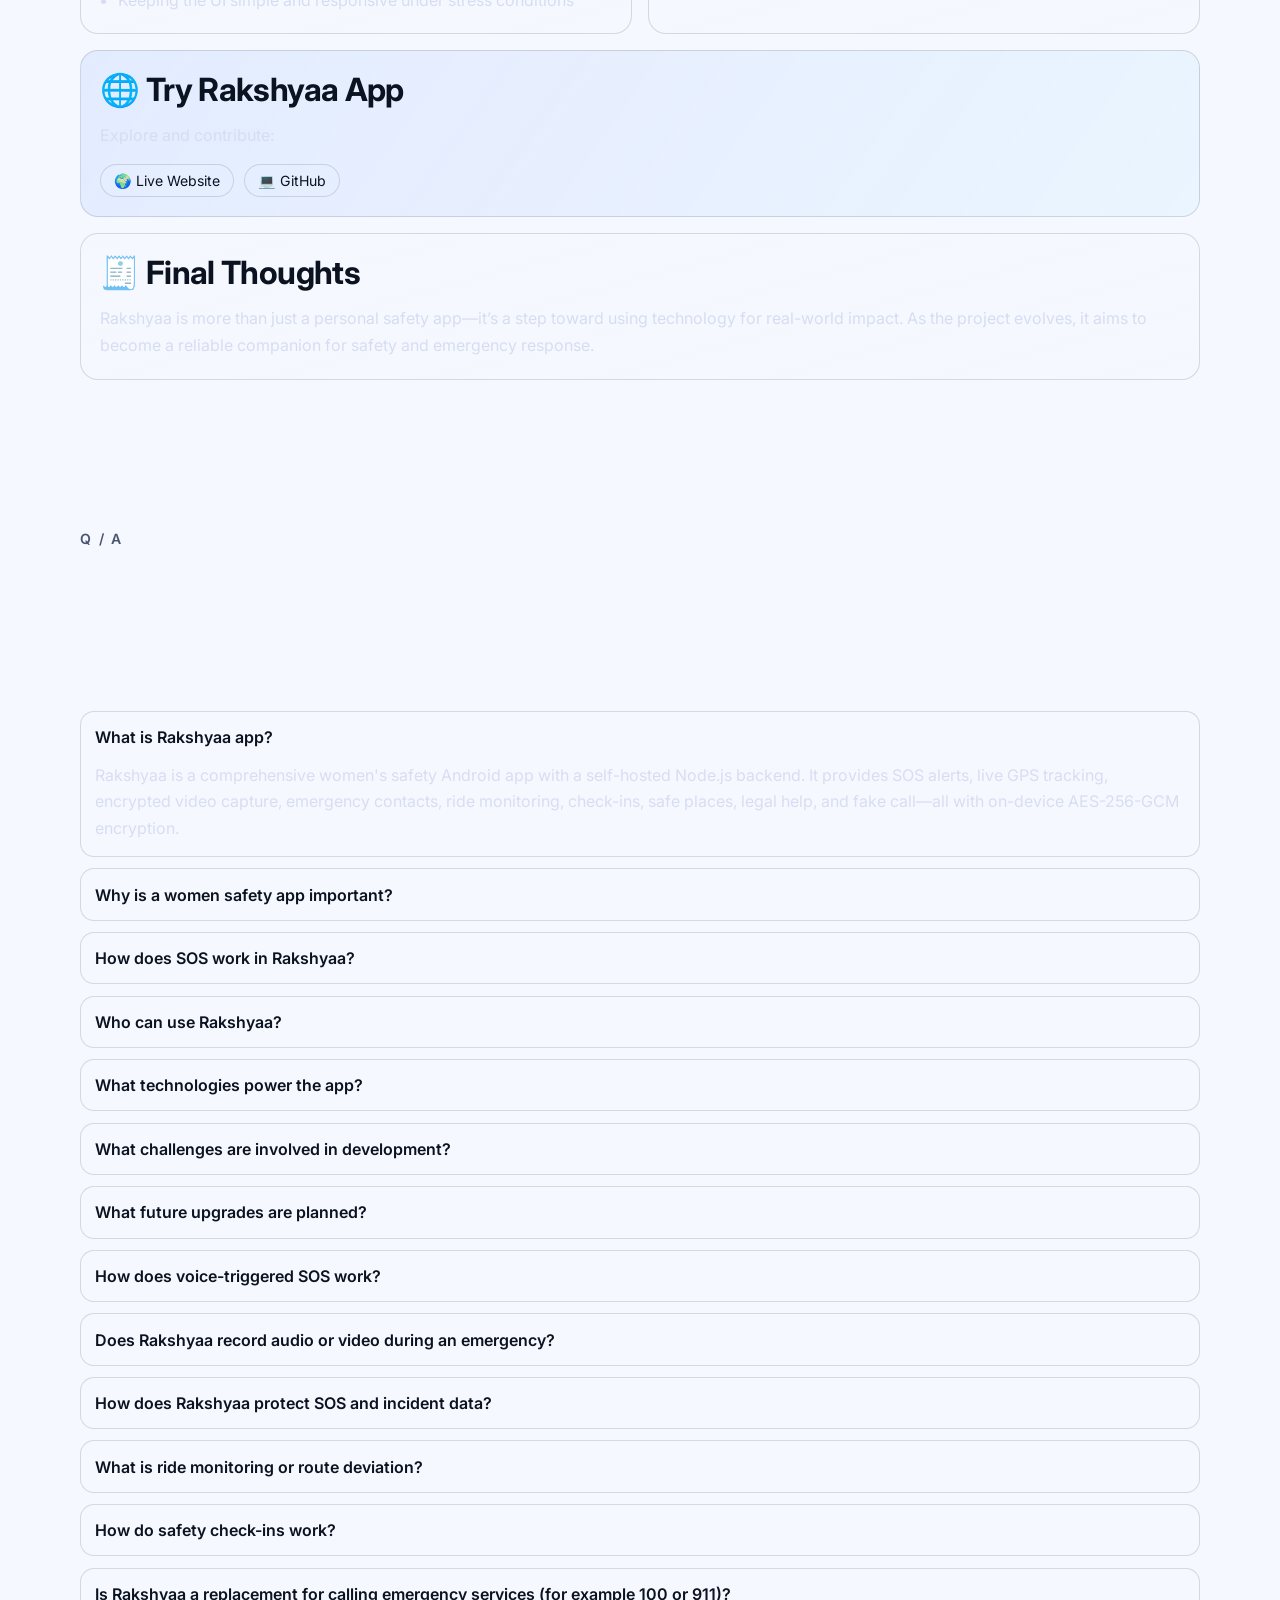
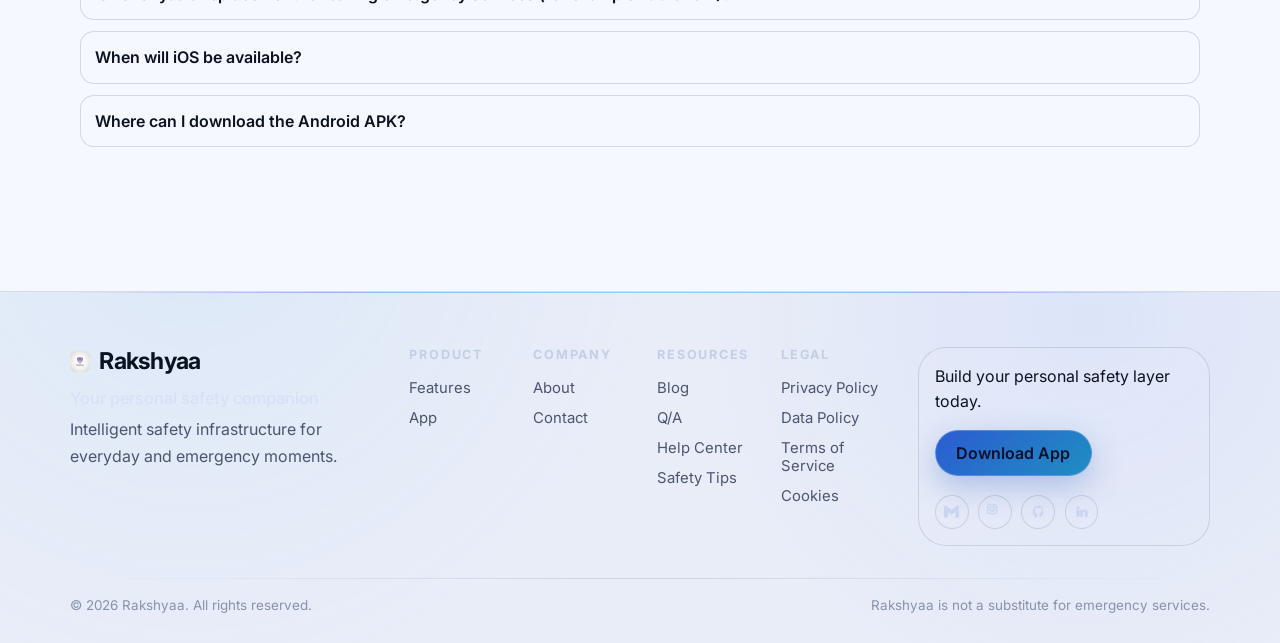
==== commit dbc9fa5e: "fix: use Rakshyaa brand name and correct privacy and data policies Match the site name to the Play l" ====
--- a/blog.html
+++ b/blog.html
@@ -3,14 +3,15 @@
 <head>
   <meta charset="UTF-8" />
   <meta name="viewport" content="width=device-width, initial-scale=1.0" />
+  <meta name="robots" content="noindex,follow" />
+  <title>Rakshyaa Blog Redirect</title>
+  <link rel="canonical" href="https://rakshyaapp.github.io/" />
   <meta http-equiv="refresh" content="0; url=/#blog" />
-  <title>Rakshya Blog — Redirect</title>
-  <link rel="canonical" href="https://rakshyaapp.github.io/#blog" />
   <script>
     location.replace("/#blog");
   </script>
 </head>
 <body>
-  <p><a href="/#blog">Continue to the blog on the homepage…</a></p>
+  <p><a href="/#blog">Continue to the blog on the homepage.</a></p>
 </body>
 </html>
